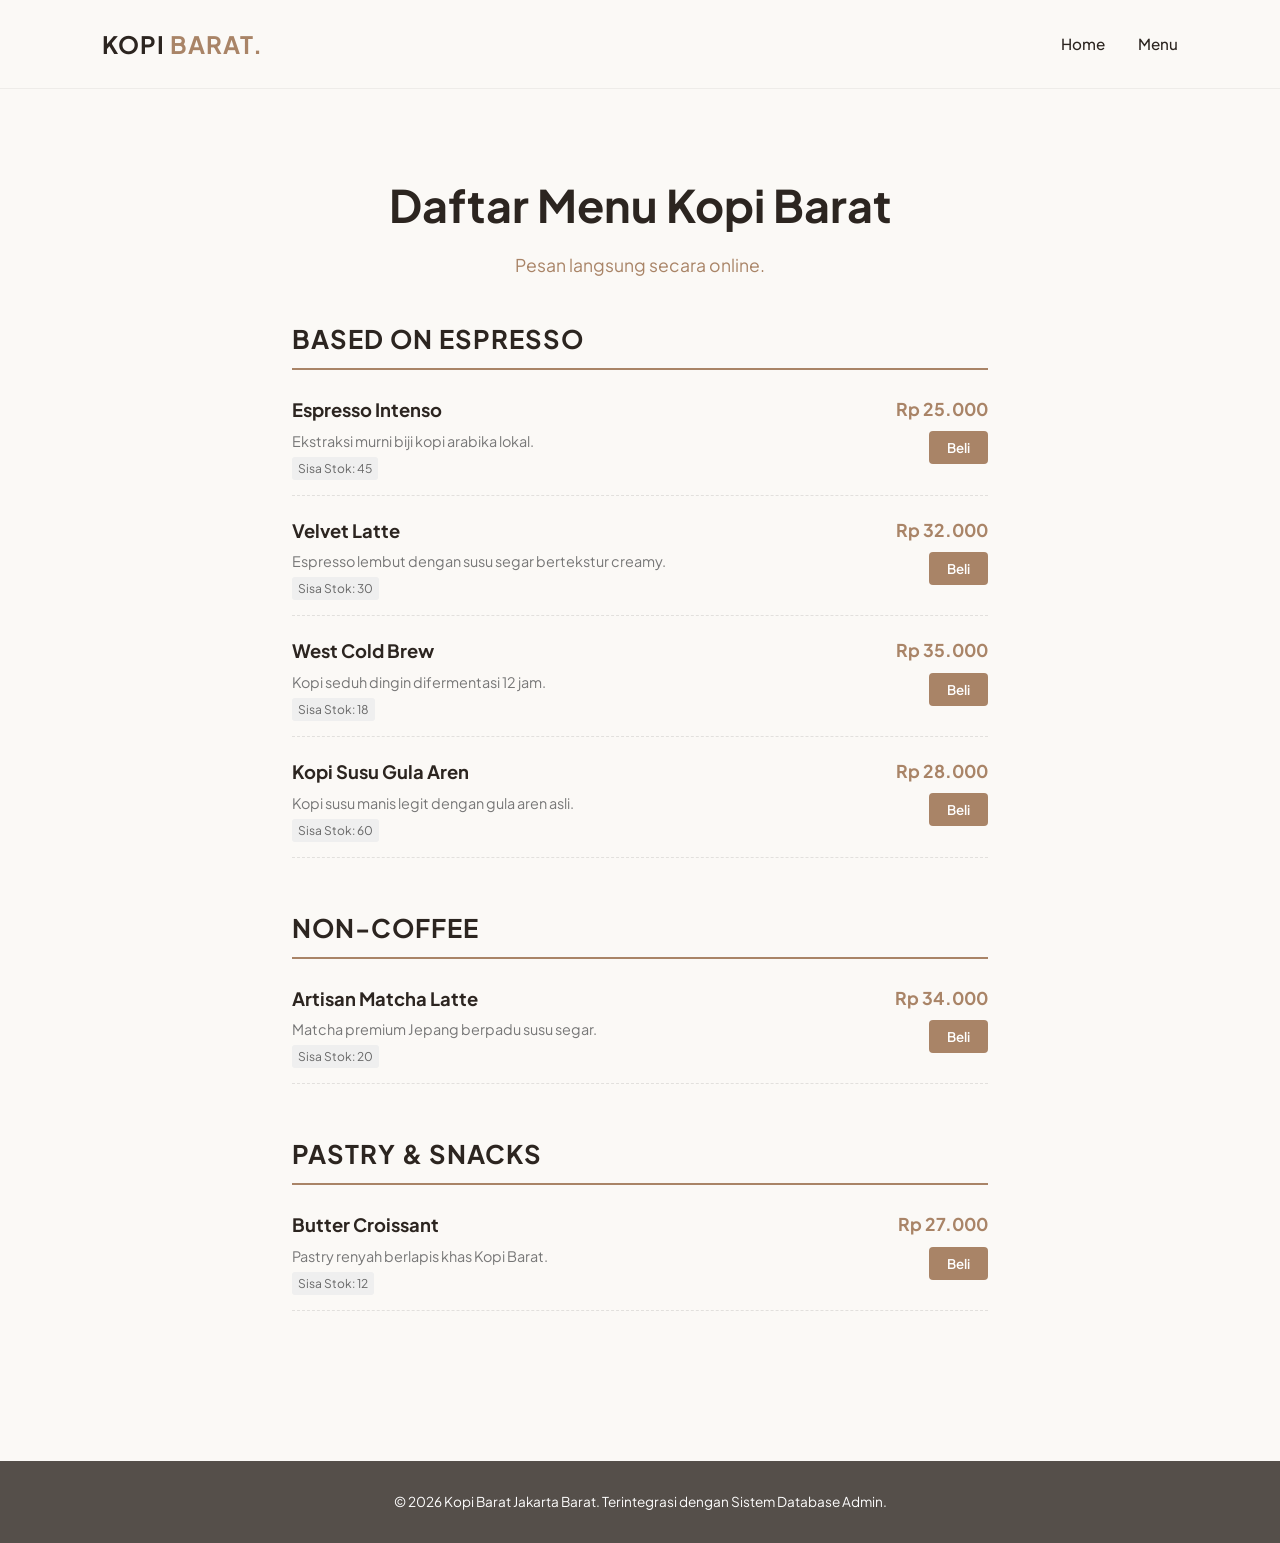
==== menu.html @ 0a4dc8df "Add files via upload" ====
<!DOCTYPE html>
<html lang="id">
<head>
    <meta charset="UTF-8">
    <meta name="viewport" content="width=device-width, initial-scale=1.0">
    <title>Daftar Menu - Kopi Barat</title>
    <link rel="stylesheet" href="styles.css">
    <link href="https://fonts.googleapis.com/css2?family=Plus+Jakarta+Sans:wght@300;400;600;700&display=swap" rel="stylesheet">
</head>
<body class="menu-page">

    <!-- NAVBAR -->
    <header class="navbar">
        <div class="logo">KOPI <span>BARAT.</span></div>
        <nav>
            <a href="kafe.html">Home</a>
            <a href="menu.html" class="active">Menu</a>
        </nav>
    </header>

    <!-- HEADER HALAMAN MENU -->
    <section class="menu-header">
        <h1>Daftar Menu Kopi Barat</h1>
        <p>Pesan langsung secara online.</p>
    </section>

    <!-- CONTAINER DAFTAR MENU -->
    <main class="menu-container">
        <div id="dynamic-menu-list">
            <!-- Menu di-render dari Database Admin via JS -->
        </div>
    </main>

    <!-- MODAL 1: FORM PEMESANAN CUSTOMER -->
    <div id="modal-order" class="modal">
        <div class="modal-content">
            <span class="close-modal" onclick="closeModal('modal-order')">&times;</span>
            <h2>Konfirmasi Pesanan</h2>
            <form id="form-customer-order">
                <input type="hidden" id="order-produk-index">
                
                <div class="form-group-modal">
                    <label>Produk Dipilih:</label>
                    <h3 id="order-nama-produk" class="text-accent">-</h3>
                </div>

                <div class="form-group-modal">
                    <label>Harga Satuan:</label>
                    <p id="order-harga-produk">Rp 0</p>
                </div>

                <div class="form-group-modal">
                    <label>Jumlah Beli:</label>
                    <input type="number" id="order-jumlah" min="1" value="1" onchange="hitungkanTotal()" onkeyup="hitungkanTotal()" required>
                </div>

                <div class="form-group-modal">
                    <label>Tipe Pesanan:</label>
                    <select id="order-tipe" required>
                        <option value="Online (Pengiriman Direct)">Online (Pengiriman Direct)</option>
                        <option value="Offline (Pick-up di Kedai)">Offline (Ambil di Kedai Puri Indah)</option>
                    </select>
                </div>

                <div class="form-group-modal total-box">
                    <span>Total Pembayaran:</span>
                    <strong id="order-total-harga">Rp 0</strong>
                </div>

                <button type="submit" class="btn-primary btn-block">Konfirmasi & Bayar</button>
            </form>
        </div>
    </div>

    <!-- MODAL 2: TAMPILAN QR CODE PEMBAYARAN -->
    <div id="modal-qr" class="modal">
        <div class="modal-content text-center">
            <span class="close-modal" onclick="closeModal('modal-qr')">&times;</span>
            <h2>Scan QRIS untuk Membayar</h2>
            <p class="qr-subtitle">Pesanan Anda telah berhasil dipesan.</p>
            
            <div class="qr-container">
                <!-- Ganti file gambar berikut dengan nama file QR Anda -->
                <img src="qr-code.png" alt="QR Code Pembayaran Kopi Barat" class="qr-image">
            </div>

            <div class="form-group-modal total-box margin-top">
                <span>Total yang Harus Dibayar:</span>
                <strong id="qr-total-bayar">Rp 0</strong>
            </div>

            <button onclick="selesaiPembayaran()" class="btn-primary btn-block">Saya Sudah Bayar</button>
        </div>
    </div>

    <!-- FOOTER -->
    <footer class="mini-footer">
        <p>&copy; 2026 Kopi Barat Jakarta Barat. Terintegrasi dengan Sistem Database Admin.</p>
    </footer>

    <!-- SCRIPT LOGIKA KONEKSI DATABASE & MODAL DUAL -->
    <script>
        const initialProducts = [
            { id: "KB01", nama: "Espresso Intenso", kategori: "Based on Espresso", harga: 25000, stok: 45, deskripsi: "Ekstraksi murni biji kopi arabika lokal." },
            { id: "KB02", nama: "Velvet Latte", kategori: "Based on Espresso", harga: 32000, stok: 30, deskripsi: "Espresso lembut dengan susu segar bertekstur creamy." },
            { id: "KB03", nama: "West Cold Brew", kategori: "Based on Espresso", harga: 35000, stok: 18, deskripsi: "Kopi seduh dingin difermentasi 12 jam." },
            { id: "KB04", nama: "Kopi Susu Gula Aren", kategori: "Based on Espresso", harga: 28000, stok: 60, deskripsi: "Kopi susu manis legit dengan gula aren asli." },
            { id: "KB05", nama: "Artisan Matcha Latte", kategori: "Non-Coffee", harga: 34000, stok: 20, deskripsi: "Matcha premium Jepang berpadu susu segar." },
            { id: "KB06", nama: "Butter Croissant", kategori: "Pastry & Snacks", harga: 27000, stok: 12, deskripsi: "Pastry renyah berlapis khas Kopi Barat." }
        ];

        function getProduk() {
            if (!localStorage.getItem('kopi_produk')) {
                localStorage.setItem('kopi_produk', JSON.stringify(initialProducts));
            }
            return JSON.parse(localStorage.getItem('kopi_produk'));
        }

        function getPenjualan() {
            if (!localStorage.getItem('kopi_penjualan')) {
                localStorage.setItem('kopi_penjualan', JSON.stringify([]));
            }
            return JSON.parse(localStorage.getItem('kopi_penjualan'));
        }

        function formatRupiah(angka) {
            return new Intl.NumberFormat('id-ID', { style: 'currency', currency: 'IDR', maximumFractionDigits: 0 }).format(angka);
        }

        function renderMenu() {
            const produkList = getProduk();
            const container = document.getElementById('dynamic-menu-list');
            container.innerHTML = '';

            const kategoriMap = {};
            produkList.forEach((item, index) => {
                const kat = item.kategori || "Menu Utama";
                if (!kategoriMap[kat]) kategoriMap[kat] = [];
                kategoriMap[kat].push({ ...item, originalIndex: index });
            });

            for (const [kategori, items] of Object.entries(kategoriMap)) {
                let html = `
                    <div class="menu-category">
                        <h2>${kategori}</h2>
                        <div class="menu-list">
                `;

                items.forEach(item => {
                    const isStokHabis = item.stok <= 0;
                    html += `
                        <div class="menu-item ${isStokHabis ? 'out-of-stock' : ''}">
                            <div class="menu-details">
                                <h3>${item.nama}</h3>
                                <p>${item.deskripsi || 'Sajian kopi nikmat khas Kopi Barat.'}</p>
                                <span class="stok-tag ${isStokHabis ? 'tag-empty' : ''}">
                                    ${isStokHabis ? 'Stok Habis' : 'Sisa Stok: ' + item.stok}
                                </span>
                            </div>
                            <div class="menu-action">
                                <span class="menu-price">${formatRupiah(item.harga)}</span>
                                <button 
                                    class="btn-buy" 
                                    onclick="openModalOrder(${item.originalIndex})" 
                                    ${isStokHabis ? 'disabled' : ''}>
                                    ${isStokHabis ? 'Habis' : 'Beli'}
                                </button>
                            </div>
                        </div>
                    `;
                });

                html += `</div></div>`;
                container.innerHTML += html;
            }
        }

        function openModalOrder(index) {
            const produkList = getProduk();
            const item = produkList[index];

            document.getElementById('order-produk-index').value = index;
            document.getElementById('order-nama-produk').innerText = item.nama;
            document.getElementById('order-harga-produk').innerText = formatRupiah(item.harga);
            document.getElementById('order-jumlah').value = 1;
            document.getElementById('order-jumlah').max = item.stok;

            hitungkanTotal();
            document.getElementById('modal-order').style.display = 'flex';
        }

        function closeModal(modalId) {
            document.getElementById(modalId).style.display = 'none';
        }

        function hitungkanTotal() {
            const index = document.getElementById('order-produk-index').value;
            const jumlah = parseInt(document.getElementById('order-jumlah').value) || 1;
            const produkList = getProduk();
            const item = produkList[index];

            const total = item.harga * jumlah;
            document.getElementById('order-total-harga').innerText = formatRupiah(total);
        }

        // AKSI SAAT TOMBOL "KONFIRMASI & BAYAR" DITEKAN
        document.getElementById('form-customer-order').addEventListener('submit', function(e) {
            e.preventDefault();

            const index = document.getElementById('order-produk-index').value;
            const jumlah = parseInt(document.getElementById('order-jumlah').value);
            const tipe = document.getElementById('order-tipe').value;

            const produkList = getProduk();
            const selectedItem = produkList[index];

            if (selectedItem.stok < jumlah) {
                alert(`Maaf, stok tidak mencukupi! Stok tersisa hanya ${selectedItem.stok}`);
                return;
            }

            // 1. KURANGI STOK DI DATABASE ADMIN (LOCALSTORAGE)
            selectedItem.stok -= jumlah;
            produkList[index] = selectedItem;
            localStorage.setItem('kopi_produk', JSON.stringify(produkList));

            // 2. CATAT TRANSAKSI
            const penjualanList = getPenjualan();
            const now = new Date();
            const waktuStr = `${now.toLocaleDateString('id-ID')} ${now.toLocaleTimeString('id-ID', {hour: '2-digit', minute:'2-digit'})}`;
            const totalHarga = selectedItem.harga * jumlah;

            penjualanList.push({
                waktu: waktuStr,
                nama: selectedItem.nama,
                tipe: tipe,
                jumlah: jumlah,
                total: totalHarga
            });

            localStorage.setItem('kopi_penjualan', JSON.stringify(penjualanList));

            // 3. TUTUP MODAL FORM & BUKAJANAN MODAL QR CODE BERSAMAAN
            closeModal('modal-order');
            document.getElementById('qr-total-bayar').innerText = formatRupiah(totalHarga);
            document.getElementById('modal-qr').style.display = 'flex';

            // Re-render stok di tampilan menu
            renderMenu();
        });

        function selesaiPembayaran() {
            alert("Terima kasih! Pesanan Anda sedang diproses oleh Barista Kopi Barat.");
            closeModal('modal-qr');
        }

        window.onclick = function(event) {
            if (event.target.classList.contains('modal')) {
                event.target.style.display = 'none';
            }
        }

        renderMenu();
    </script>
</body>
</html>
---- styles.css ----
/* RESET & DASAR */
* {
    margin: 0;
    padding: 0;
    box-sizing: border-box;
    font-family: 'Plus Jakarta Sans', sans-serif;
    scroll-behavior: smooth;
}

:root {
    --bg-color: #FBF9F6;      /* Krem pucat minimalis */
    --primary-color: #2C2520; /* Cokelat kopi gelap */
    --accent-color: #A98467;  /* Cokelat latte hangat */
    --text-color: #4A4A4A;    /* Abu-abu gelap lembut */
    --white: #FFFFFF;
}

body {
    background-color: var(--bg-color);
    color: var(--text-color);
    line-height: 1.6;
}

/* NAVBAR */
.navbar {
    display: flex;
    justify-content: space-between;
    align-items: center;
    padding: 25px 8%;
    background-color: rgba(251, 249, 246, 0.95);
    position: sticky;
    top: 0;
    z-index: 1000;
    border-bottom: 1px solid rgba(0,0,0,0.05);
}

.logo {
    font-size: 1.5rem;
    font-weight: 700;
    color: var(--primary-color);
    letter-spacing: 1px;
}

.logo span {
    color: var(--accent-color);
}

nav a {
    text-decoration: none;
    color: var(--primary-color);
    margin-left: 30px;
    font-weight: 500;
    font-size: 0.95rem;
    transition: color 0.3s;
}

nav a:hover {
    color: var(--accent-color);
}

nav .btn-nav {
    background-color: var(--primary-color);
    color: var(--white);
    padding: 10px 20px;
    border-radius: 4px;
}

nav .btn-nav:hover {
    background-color: var(--accent-color);
    color: var(--white);
}

/* HERO SECTION */
.hero {
    height: 85vh;
    display: flex;
    align-items: center;
    padding: 0 8%;
    /* Menggunakan linear gradient sebagai placeholder estetika bertema kopi */
    background: linear-gradient(135deg, rgba(44, 37, 32, 0.9) 30%, rgba(169, 132, 103, 0.4)), 
                url('https://images.unsplash.com/photo-1501339847302-ac426a4a7cbb?q=80&w=1200') no-repeat center center/cover;
    color: var(--white);
}

.hero-content {
    max-width: 600px;
}

.hero-content h1 {
    font-size: 3.5rem;
    font-weight: 700;
    line-height: 1.2;
    margin-bottom: 20px;
}

.hero-content p {
    font-size: 1.1rem;
    margin-bottom: 35px;
    opacity: 0.9;
}

.hero-buttons a {
    text-decoration: none;
    padding: 14px 28px;
    font-weight: 600;
    border-radius: 4px;
    margin-right: 15px;
    transition: all 0.3s;
}

.btn-primary {
    background-color: var(--accent-color);
    color: var(--white);
}

.btn-primary:hover {
    background-color: #8c6a4f;
}

.btn-secondary {
    border: 2px solid var(--white);
    color: var(--white);
}

.btn-secondary:hover {
    background-color: var(--white);
    color: var(--primary-color);
}

/* MENU SECTION */
.menu-section {
    padding: 100px 8%;
    text-align: center;
}

.menu-section h2, .order-section h2 {
    font-size: 2.2rem;
    color: var(--primary-color);
    margin-bottom: 10px;
}

.sub-title {
    color: var(--accent-color);
    margin-bottom: 60px;
    font-size: 1.05rem;
}

.menu-grid {
    display: grid;
    grid-template-columns: repeat(auto-fit, minmax(280px, 1fr));
    gap: 40px;
}

.menu-card {
    background-color: var(--white);
    border-radius: 8px;
    overflow: hidden;
    box-shadow: 0 4px 15px rgba(0,0,0,0.02);
    transition: transform 0.3s;
    border: 1px solid rgba(0,0,0,0.03);
}

.menu-card:hover {
    transform: translateY(-5px);
}

.menu-img-placeholder {
    height: 200px;
    background-color: #EAE3DA;
    display: flex;
    align-items: center;
    justify-content: center;
    color: var(--primary-color);
    font-weight: 600;
    font-size: 1.2rem;
    letter-spacing: 1px;
}

.menu-info {
    padding: 25px;
    text-align: left;
}

.menu-info h3 {
    font-size: 1.3rem;
    color: var(--primary-color);
    margin-bottom: 10px;
}

.menu-info p {
    font-size: 0.9rem;
    color: #777;
    margin-bottom: 20px;
    height: 40px; /* Menjaga text tetap sejajar */
}

.price {
    font-weight: 700;
    color: var(--accent-color);
    font-size: 1.1rem;
}

/* ORDER SECTION */
.order-section {
    background-color: #F3EFE9;
    padding: 100px 8%;
    text-align: center;
}

.order-grid {
    display: grid;
    grid-template-columns: repeat(auto-fit, minmax(300px, 1fr));
    gap: 30px;
    margin-top: 50px;
}

.order-box {
    background-color: var(--white);
    padding: 40px;
    border-radius: 8px;
    text-align: left;
    border-top: 4px solid var(--accent-color);
}

.order-box h3 {
    margin-bottom: 15px;
    color: var(--primary-color);
}

.order-box p {
    font-size: 0.95rem;
    margin-bottom: 25px;
    color: #666;
}

.btn-text {
    text-decoration: none;
    color: var(--accent-color);
    font-weight: 600;
    transition: margin-left 0.3s;
}

.btn-text:hover {
    margin-left: 5px;
}

/* FOOTER */
footer {
    background-color: var(--primary-color);
    color: var(--white);
    padding: 80px 8% 30px 8%;
}

.footer-content {
    display: flex;
    justify-content: space-between;
    flex-wrap: wrap;
    gap: 40px;
    margin-bottom: 60px;
}

.footer-info max-width, .footer-location {
    flex: 1;
    min-width: 250px;
}

.footer-info h3 {
    font-size: 1.5rem;
    margin-bottom: 15px;
    letter-spacing: 1px;
}

.footer-info p {
    opacity: 0.7;
    max-width: 300px;
}

.footer-location h4 {
    margin-bottom: 15px;
    color: var(--accent-color);
}

.footer-location p {
    opacity: 0.7;
    margin-bottom: 10px;
}

.footer-bottom {
    text-align: center;
    padding-top: 30px;
    border-top: 1px solid rgba(255,255,255,0.05);
    font-size: 0.85rem;
    opacity: 0.5;
}

/* RESPONSIVITAS (MOBILE FRIENDLY) */
@media (max-width: 768px) {
    .navbar {
        padding: 20px 5%;
    }
    nav a:not(.btn-nav) {
        display: none; /* Menyederhanakan tampilan mobile tanpa JS kompleks */
    }
    .hero {
        padding: 0 5%;
    }
    .hero-content h1 {
        font-size: 2.5rem;
    }
    .menu-section, .order-section {
        padding: 70px 5%;
    }
}

/* TAMBAHAN UNTUK HALAMAN MENU BARU */
.menu-page {
    background-color: #FBF9F6;
}

.menu-header {
    text-align: center;
    padding: 80px 8% 40px 8%;
}

.menu-header h1 {
    font-size: 2.8rem;
    color: var(--primary-color);
    margin-bottom: 10px;
}

.menu-header p {
    color: var(--accent-color);
    font-size: 1.1rem;
}

.menu-container {
    max-width: 900px;
    margin: 0 auto;
    padding: 0 8% 100px 8%;
}

.menu-category {
    margin-bottom: 50px;
}

.menu-category h2 {
    font-size: 1.6rem;
    color: var(--primary-color);
    border-bottom: 2px solid var(--accent-color);
    padding-bottom: 8px;
    margin-bottom: 25px;
    text-transform: uppercase;
    letter-spacing: 1px;
}

.menu-list {
    display: flex;
    flex-direction: column;
    gap: 20px;
}

.menu-item {
    display: flex;
    justify-content: space-between;
    align-items: flex-start;
    padding-bottom: 15px;
    border-bottom: 1px dashed rgba(0, 0, 0, 0.1);
}

.menu-details h3 {
    font-size: 1.15rem;
    color: var(--primary-color);
    margin-bottom: 5px;
}

.menu-details p {
    font-size: 0.9rem;
    color: #777;
    padding-right: 20px;
}

.menu-price {
    font-weight: 700;
    color: var(--accent-color);
    white-space: nowrap;
    font-size: 1.1rem;
}

.nav a.active {
    color: var(--accent-color);
    font-weight: 700;
}

.mini-footer {
    text-align: center;
    padding: 30px;
    background-color: var(--primary-color);
    color: var(--white);
    font-size: 0.85rem;
    opacity: 0.8;
}

/* TAMBAHAN UNTUK TOMBOL BELI & MODAL PEMESANAN */
.menu-action {
    display: flex;
    flex-direction: column;
    align-items: flex-end;
    gap: 8px;
}

.btn-buy {
    background-color: var(--accent-color);
    color: var(--white);
    border: none;
    padding: 8px 18px;
    border-radius: 4px;
    font-weight: 600;
    cursor: pointer;
    transition: background 0.2s;
}

.btn-buy:hover {
    background-color: var(--primary-color);
}

.btn-buy:disabled {
    background-color: #CCC;
    cursor: not-allowed;
}

.stok-tag {
    font-size: 0.75rem;
    color: #666;
    background: #EFEFEF;
    padding: 2px 6px;
    border-radius: 3px;
    margin-top: 4px;
    display: inline-block;
}

.tag-empty {
    background: #FADBD8;
    color: #78281F;
}

.out-of-stock h3, .out-of-stock p {
    opacity: 0.5;
}

/* POP-UP MODAL STYLES */
.modal {
    display: none;
    position: fixed;
    z-index: 2000;
    left: 0;
    top: 0;
    width: 100%;
    height: 100%;
    background-color: rgba(0, 0, 0, 0.5);
    justify-content: center;
    align-items: center;
}

.modal-content {
    background-color: var(--white);
    padding: 30px;
    border-radius: 8px;
    width: 90%;
    max-width: 450px;
    position: relative;
    box-shadow: 0 5px 20px rgba(0,0,0,0.2);
}

.close-modal {
    position: absolute;
    right: 20px;
    top: 15px;
    font-size: 1.8rem;
    font-weight: bold;
    color: #aaa;
    cursor: pointer;
}

.close-modal:hover {
    color: var(--primary-color);
}

.form-group-modal {
    margin-bottom: 18px;
}

.form-group-modal label {
    display: block;
    font-size: 0.85rem;
    color: #666;
    margin-bottom: 5px;
}

.form-group-modal input, .form-group-modal select {
    width: 100%;
    padding: 10px;
    border: 1px solid #DDD;
    border-radius: 4px;
    font-size: 1rem;
}

.total-box {
    display: flex;
    justify-content: space-between;
    align-items: center;
    background: #FBF9F6;
    padding: 15px;
    border-radius: 6px;
    border: 1px solid #EAE3DA;
}

.total-box strong {
    font-size: 1.2rem;
    color: var(--accent-color);
}

.text-accent {
    color: var(--primary-color);
}

.btn-block {
    width: 100%;
    padding: 12px;
    text-align: center;
    border: none;
    cursor: pointer;
}

/* TAMBAHAN UNTUK MODAL QR CODE */
.text-center {
    text-align: center;
}

.qr-subtitle {
    font-size: 0.85rem;
    color: #666;
    margin-bottom: 15px;
}

.qr-container {
    background: #FFF;
    padding: 15px;
    border: 2px dashed var(--accent-color);
    border-radius: 8px;
    display: inline-block;
    margin: 10px 0;
}

.qr-image {
    width: 220px;
    height: 220px;
    object-fit: contain;
    display: block;
    margin: 0 auto;
}

.margin-top {
    margin-top: 15px;
}
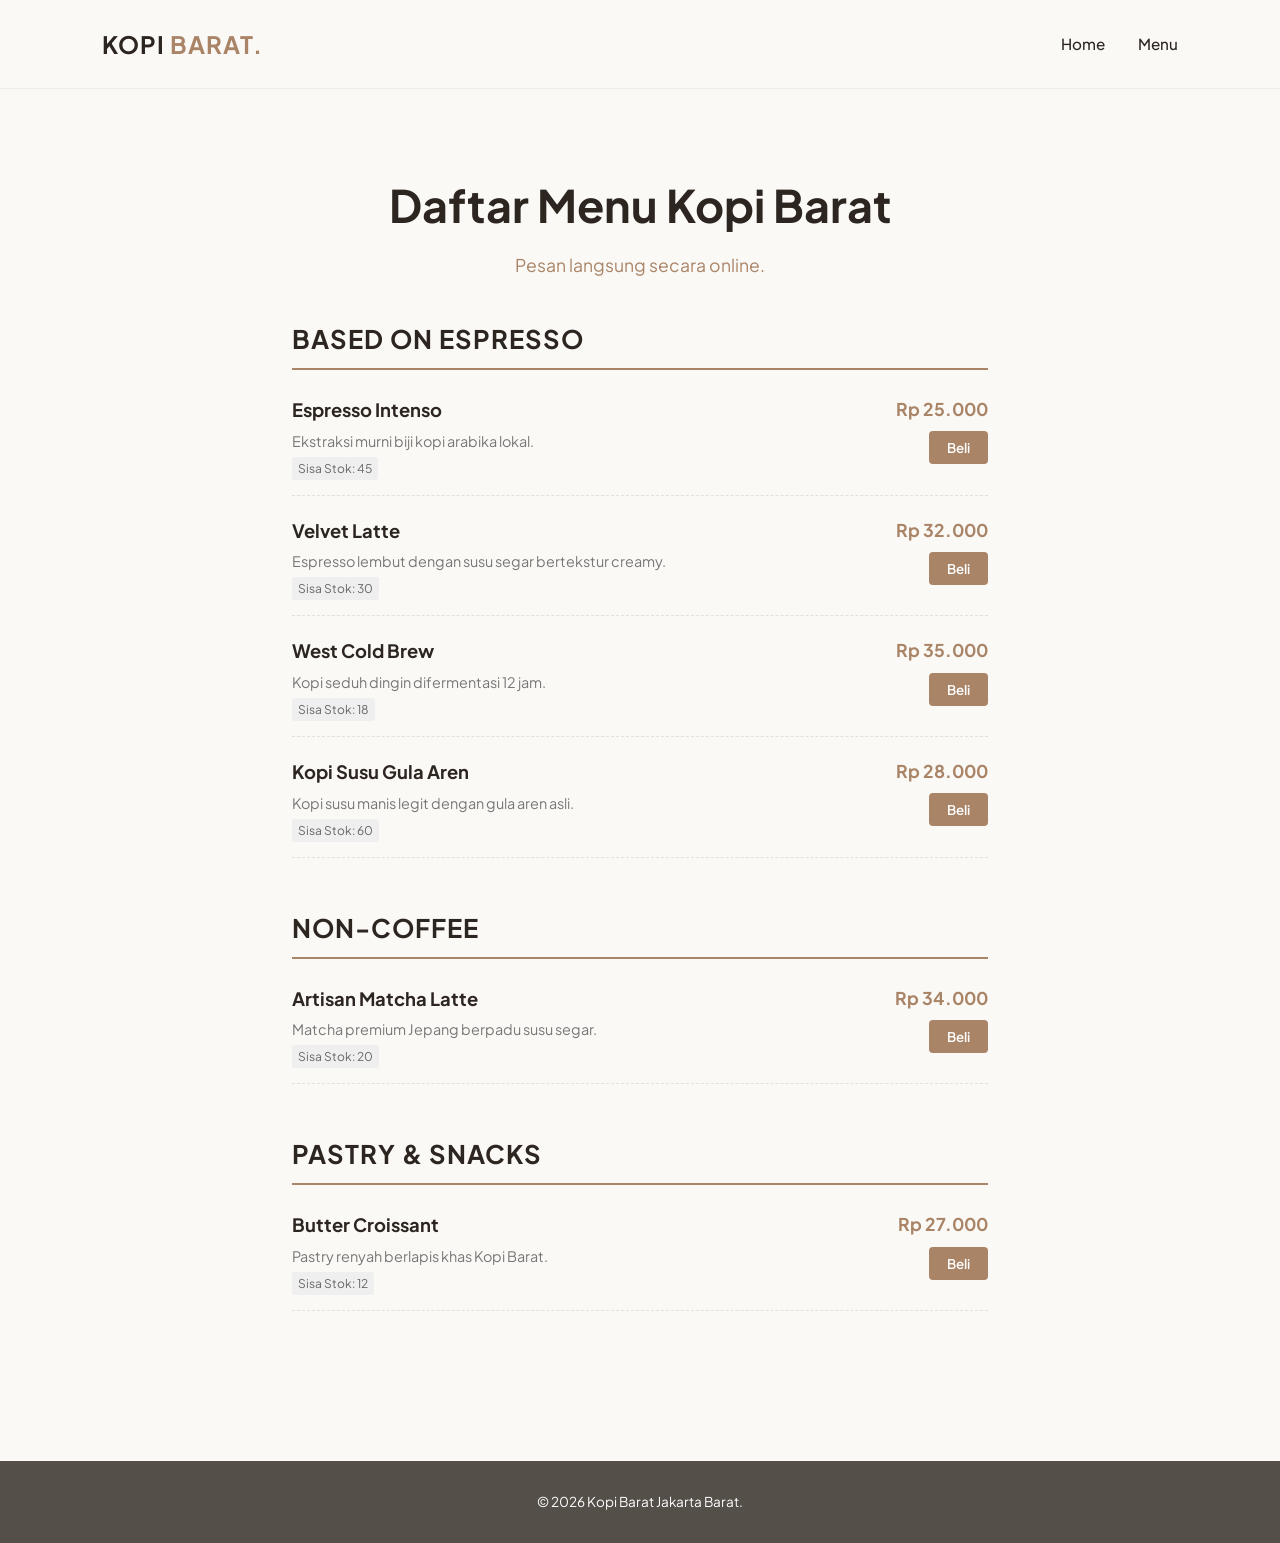
==== commit 6d08ed5f: "Update menu.html" ====
--- a/menu.html
+++ b/menu.html
@@ -13,7 +13,7 @@
     <header class="navbar">
         <div class="logo">KOPI <span>BARAT.</span></div>
         <nav>
-            <a href="kafe.html">Home</a>
+            <a href="index.html">Home</a>
             <a href="menu.html" class="active">Menu</a>
         </nav>
     </header>
@@ -95,7 +95,7 @@
 
     <!-- FOOTER -->
     <footer class="mini-footer">
-        <p>&copy; 2026 Kopi Barat Jakarta Barat. Terintegrasi dengan Sistem Database Admin.</p>
+        <p>&copy; 2026 Kopi Barat Jakarta Barat.</p>
     </footer>
 
     <!-- SCRIPT LOGIKA KONEKSI DATABASE & MODAL DUAL -->
@@ -263,4 +263,4 @@
         renderMenu();
     </script>
 </body>
-</html>+</html>
